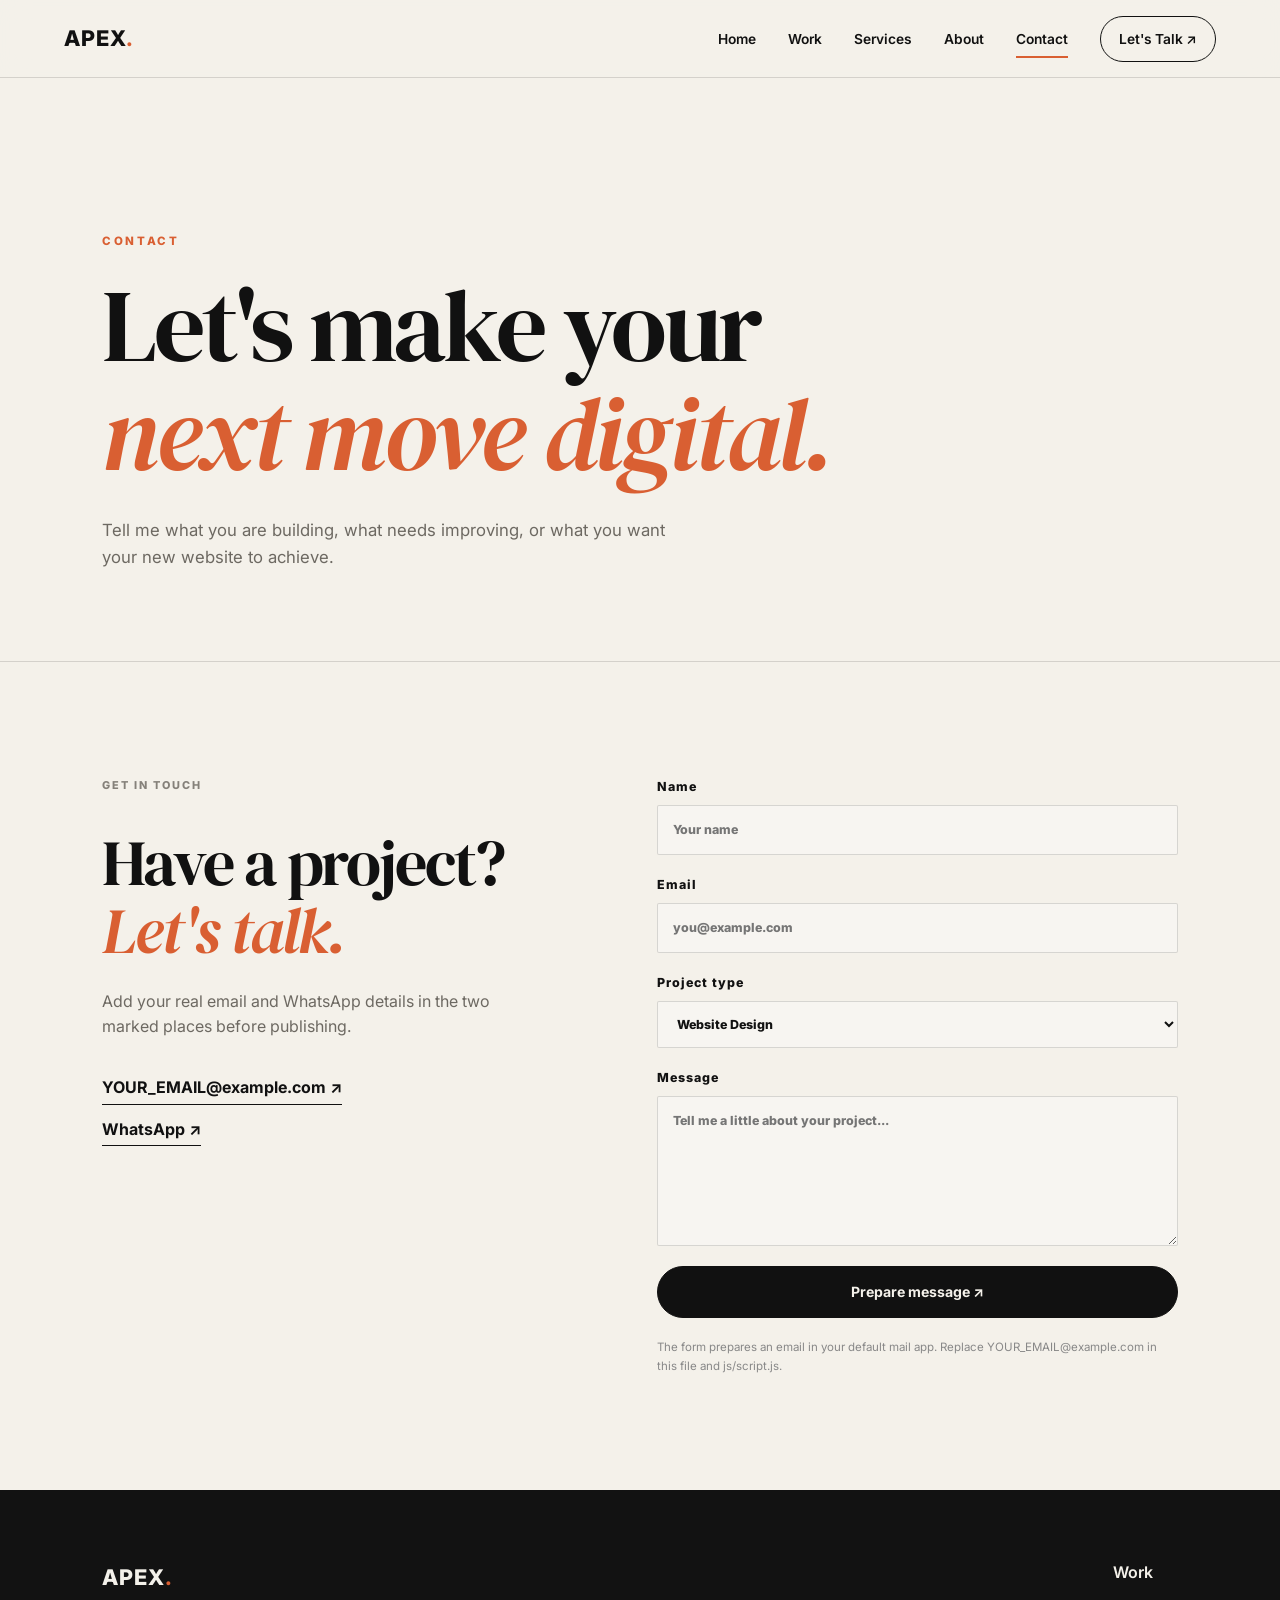
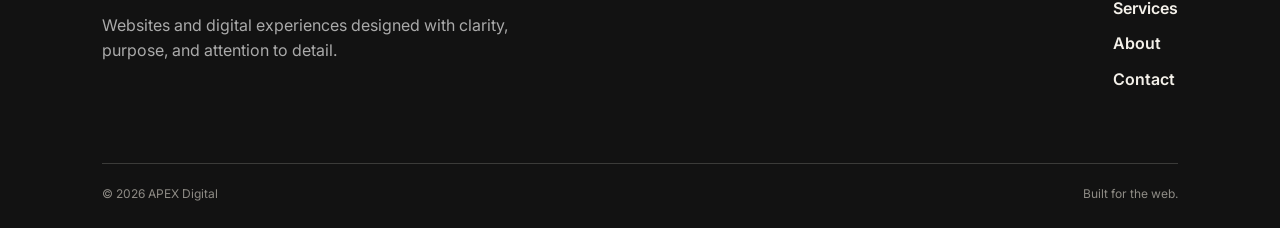
==== apex-portfolio-pro/contact.html @ 2fb8a62f "Add files via upload" ====
<!DOCTYPE html>
<html lang="en">

<head>
    <meta charset="UTF-8">
    <meta name="viewport" content="width=device-width,initial-scale=1.0">
    <meta name="description" content="Contact APEX Digital about your next website project.">
    <title>APEX Digital — Contact</title>
    <link rel="preconnect" href="https://fonts.googleapis.com">
    <link rel="preconnect" href="https://fonts.gstatic.com" crossorigin>
    <link
        href="https://fonts.googleapis.com/css2?family=DM+Serif+Display:ital@0;1&family=Inter:wght@400;500;600;700;800&display=swap"
        rel="stylesheet">
    <link rel="stylesheet" href="css/style.css">
</head>

<body>
    <div class="site-loader"><span>APEX.</span></div>
    <header class="site-header">
        <a class="logo" href="index.html">APEX<span>.</span></a>
        <button class="menu-toggle" aria-label="Open menu" aria-expanded="false"><span></span><span></span></button>
        <nav class="nav">
            <a href="index.html" data-page="home">Home</a><a href="projects.html" data-page="projects">Work</a>
            <a href="services.html" data-page="services">Services</a><a href="about.html" data-page="about">About</a>
            <a href="contact.html" data-page="contact">Contact</a><a class="nav-cta" href="contact.html">Let's Talk
                ↗</a>
        </nav>
    </header>
    <main>
        <section class="page-hero contact-hero">
            <div>
                <p class="eyebrow">CONTACT</p>
                <h1>Let's make your<br><em>next move digital.</em></h1>
                <p>Tell me what you are building, what needs improving, or what you want your new website to achieve.
                </p>
            </div>
        </section>
        <section class="section contact-section">
            <div class="contact-info">
                <div class="section-label">GET IN TOUCH</div>
                <h2>Have a project?<br><em>Let's talk.</em></h2>
                <p>Add your real email and WhatsApp details in the two marked places before publishing.</p>
                <div class="contact-lines"><a href="mailto:YOUR_EMAIL@example.com">YOUR_EMAIL@example.com ↗</a><a
                        href="https://wa.me/YOUR_NUMBER" target="_blank" rel="noopener">WhatsApp ↗</a></div>
            </div>
            <form class="contact-form" id="contactForm"><label>Name<input name="name" required
                        placeholder="Your name"></label><label>Email<input name="email" type="email" required
                        placeholder="you@example.com"></label>
                <label>Project type<select name="type">
                        <option>Website Design</option>
                        <option>Landing Page</option>
                        <option>Website Redesign</option>
                        <option>Restaurant Website</option>
                        <option>Other</option>
                    </select></label>
                <label>Message<textarea name="message" required
                        placeholder="Tell me a little about your project..."></textarea></label><button
                    class="btn btn-primary" type="submit">Prepare message ↗</button>
                <p class="form-note">The form prepares an email in your default mail app. Replace YOUR_EMAIL@example.com
                    in this file and js/script.js.</p>
            </form>
        </section>
    </main>
    <footer class="footer">
        <div class="footer-top">
            <div><a class="logo footer-logo" href="index.html">APEX<span>.</span></a>
                <p>Websites and digital experiences designed with clarity, purpose, and attention to detail.</p>
            </div>
            <div class="footer-links"><a href="projects.html">Work</a><a href="services.html">Services</a><a
                    href="about.html">About</a><a href="contact.html">Contact</a></div>
        </div>
        <div class="footer-bottom"><span>© <span id="year"></span> APEX Digital</span><span>Built for the web.</span>
        </div>
    </footer>
    <script src="js/script.js"></script>
</body>

</html>
---- apex-portfolio-pro/css/style.css ----
* {
    box-sizing: border-box;
    margin: 0;
    padding: 0
}

html {
    scroll-behavior: smooth
}

body {
    font-family: Inter, Arial, sans-serif;
    background: #f4f1ea;
    color: #111;
    line-height: 1.6
}

a {
    color: inherit;
    text-decoration: none
}

img {
    display: block;
    width: 100%
}

button,
input,
textarea,
select {
    font: inherit
}

:root {
    --ink: #111;
    --cream: #f4f1ea;
    --orange: #d95f32;
    --muted: #7d7a74;
    --line: rgba(17, 17, 17, .14);
    --dark: #121212
}

.site-loader {
    position: fixed;
    inset: 0;
    background: var(--ink);
    color: var(--cream);
    display: grid;
    place-items: center;
    z-index: 9999;
    transition: .5s
}

.site-loader span {
    font-weight: 800;
    letter-spacing: .12em
}

.site-loader.done {
    opacity: 0;
    visibility: hidden
}

.site-header {
    height: 78px;
    padding: 0 clamp(22px, 5vw, 72px);
    display: flex;
    align-items: center;
    justify-content: space-between;
    border-bottom: 1px solid var(--line);
    position: sticky;
    top: 0;
    background: rgba(244, 241, 234, .92);
    backdrop-filter: blur(14px);
    z-index: 100
}

.logo {
    font-size: 1.35rem;
    font-weight: 800;
    letter-spacing: .04em
}

.logo span {
    color: var(--orange)
}

.nav {
    display: flex;
    align-items: center;
    gap: 32px;
    font-size: .86rem;
    font-weight: 600
}

.nav>a:not(.nav-cta) {
    position: relative;
    padding: 28px 0
}

.nav>a:not(.nav-cta):after {
    content: "";
    position: absolute;
    left: 0;
    bottom: 20px;
    width: 0;
    height: 2px;
    background: var(--orange);
    transition: .25s
}

.nav>a:hover:after,
.nav>a.active:after {
    width: 100%
}

.nav-cta {
    border: 1px solid var(--ink);
    border-radius: 999px;
    padding: 11px 18px
}

.nav-cta:hover {
    background: var(--ink);
    color: var(--cream)
}

.menu-toggle {
    display: none;
    border: 0;
    background: none;
    width: 42px;
    height: 42px;
    cursor: pointer
}

.menu-toggle span {
    display: block;
    width: 24px;
    height: 2px;
    background: var(--ink);
    margin: 6px auto
}

.hero {
    min-height: calc(100vh - 78px);
    padding: clamp(60px, 10vw, 140px) clamp(22px, 8vw, 120px);
    display: flex;
    align-items: center;
    position: relative;
    overflow: hidden
}

.home-hero:before {
    content: "";
    position: absolute;
    width: 60vw;
    height: 60vw;
    right: -25vw;
    top: -15vw;
    background: radial-gradient(circle, rgba(217, 95, 50, .16), transparent 65%)
}

.hero-copy {
    max-width: 980px;
    position: relative;
    z-index: 1
}

.eyebrow {
    font-size: .72rem;
    font-weight: 800;
    letter-spacing: .22em;
    color: var(--orange);
    margin-bottom: 22px
}

h1,
h2,
h3 {
    line-height: 1.05;
    letter-spacing: -.035em
}

h1,
h2 {
    font-family: "DM Serif Display", Georgia, serif;
    font-weight: 400
}

h1 {
    font-size: clamp(3.7rem, 9vw, 8.8rem)
}

h1 em,
h2 em {
    font-style: italic;
    color: var(--orange)
}

.hero-text {
    max-width: 650px;
    margin: 32px 0;
    color: #625f59;
    font-size: 1.05rem
}

.hero-actions {
    display: flex;
    gap: 12px;
    flex-wrap: wrap
}

.btn {
    display: inline-flex;
    align-items: center;
    justify-content: center;
    gap: 10px;
    padding: 14px 22px;
    border-radius: 999px;
    border: 1px solid var(--ink);
    font-weight: 700;
    font-size: .88rem;
    transition: .25s
}

.btn-primary {
    background: var(--ink);
    color: var(--cream)
}

.btn-primary:hover {
    background: var(--orange);
    border-color: var(--orange);
    transform: translateY(-2px)
}

.btn-ghost:hover {
    background: var(--ink);
    color: var(--cream)
}

.hero-side {
    position: absolute;
    right: 7%;
    bottom: 9%;
    display: flex;
    align-items: center;
    gap: 12px;
    font-size: .65rem;
    letter-spacing: .2em;
    color: #777
}

.hero-side i {
    display: block;
    width: 50px;
    height: 1px;
    background: #777
}

.section {
    padding: clamp(70px, 9vw, 130px) clamp(22px, 8vw, 120px)
}

.section-label {
    font-size: .68rem;
    letter-spacing: .18em;
    font-weight: 800;
    color: #85817a
}

.intro-grid {
    display: grid;
    grid-template-columns: 1.2fr .8fr;
    gap: 8vw;
    margin-top: 45px
}

.intro h2 {
    font-size: clamp(2.6rem, 5vw, 5.4rem)
}

.intro-grid>p {
    max-width: 470px;
    color: #69665f;
    font-size: 1rem;
    align-self: end
}

.section-head {
    display: flex;
    justify-content: space-between;
    align-items: end;
    margin-bottom: 50px
}

.section-head h2 {
    font-size: clamp(3rem, 5vw, 5rem);
    margin-top: 12px
}

.text-link {
    font-weight: 700;
    border-bottom: 1px solid var(--ink);
    padding-bottom: 4px
}

.project-grid {
    display: grid;
    grid-template-columns: repeat(2, 1fr);
    gap: 60px 28px
}

.project-large {
    grid-column: span 2
}

.project-image {
    aspect-ratio: 16/8.7;
    overflow: hidden;
    background: #ddd;
    position: relative
}

.project-card:not(.project-large) .project-image {
    aspect-ratio: 16/10
}

.project-image img {
    height: 100%;
    object-fit: cover;
    transition: transform .6s cubic-bezier(.2, .7, .2, 1)
}

.project-card:hover .project-image img {
    transform: scale(1.035)
}

.project-arrow {
    position: absolute;
    right: 18px;
    top: 18px;
    width: 44px;
    height: 44px;
    border-radius: 50%;
    background: var(--cream);
    display: grid;
    place-items: center;
    font-weight: 800;
    transform: translateY(8px);
    opacity: 0;
    transition: .25s
}

.project-card:hover .project-arrow {
    opacity: 1;
    transform: none
}

.project-meta {
    display: flex;
    justify-content: space-between;
    gap: 20px;
    margin-top: 18px;
    font-size: .66rem;
    letter-spacing: .14em;
    font-weight: 800;
    color: #77736c
}

.project-card h3 {
    font-family: "DM Serif Display", Georgia, serif;
    font-size: clamp(2rem, 3vw, 3rem);
    font-weight: 400;
    margin-top: 12px
}

.project-card p {
    color: #716e68;
    max-width: 650px;
    margin-top: 10px
}

.services-strip {
    background: var(--dark);
    color: var(--cream)
}

.services-strip .section-label {
    color: #aaa
}

.service-list {
    margin-top: 45px
}

.service-list>div {
    display: grid;
    grid-template-columns: 70px 1fr 1fr;
    gap: 30px;
    padding: 30px 0;
    border-top: 1px solid rgba(244, 241, 234, .18)
}

.service-list>div:last-child {
    border-bottom: 1px solid rgba(244, 241, 234, .18)
}

.service-list span {
    color: var(--orange);
    font-weight: 800
}

.service-list h3 {
    font-size: 1.5rem
}

.service-list p {
    color: #aaa;
    max-width: 450px
}

.cta-section {
    background: var(--orange);
    padding: clamp(80px, 11vw, 160px) clamp(22px, 8vw, 120px);
    text-align: center
}

.cta-section .eyebrow {
    color: var(--cream)
}

.cta-section h2 {
    font-size: clamp(3rem, 7vw, 7.5rem);
    margin: 20px auto 35px
}

.cta-section h2 em {
    color: var(--cream)
}

.cta-section .btn {
    border-color: var(--cream);
    background: var(--cream);
    color: var(--ink)
}

.page-hero {
    padding: clamp(90px, 12vw, 170px) clamp(22px, 8vw, 120px) 90px;
    border-bottom: 1px solid var(--line)
}

.page-hero h1 {
    font-size: clamp(3.6rem, 8vw, 8rem);
    max-width: 1000px
}

.page-hero>div>p:last-child {
    max-width: 600px;
    color: #6d6962;
    margin-top: 30px;
    font-size: 1.05rem
}

.filters {
    display: flex;
    gap: 10px;
    flex-wrap: wrap;
    margin-bottom: 50px
}

.filter {
    border: 1px solid var(--line);
    background: transparent;
    border-radius: 999px;
    padding: 10px 18px;
    cursor: pointer;
    font-weight: 700
}

.filter.active,
.filter:hover {
    background: var(--ink);
    color: var(--cream)
}

.all-projects {
    grid-template-columns: repeat(2, 1fr)
}

.project-item.hidden {
    display: none
}

.services-page {
    padding-top: 30px
}

.service-row {
    display: grid;
    grid-template-columns: 70px 1fr 40px;
    gap: 30px;
    padding: 48px 0;
    border-bottom: 1px solid var(--line)
}

.service-row:first-child {
    border-top: 1px solid var(--line)
}

.service-row>span {
    color: var(--orange);
    font-weight: 800
}

.service-row h2 {
    font-size: clamp(2.2rem, 4vw, 4.4rem)
}

.service-row p {
    max-width: 650px;
    color: #6d6962;
    margin-top: 15px
}

.service-row>b {
    font-size: 1.5rem
}

.process {
    background: #ebe6dc
}

.process-grid {
    display: grid;
    grid-template-columns: repeat(4, 1fr);
    gap: 30px;
    margin-top: 50px
}

.process-grid>div {
    border-top: 1px solid var(--ink);
    padding-top: 18px
}

.process-grid span {
    font-size: .7rem;
    color: var(--orange);
    font-weight: 800
}

.process-grid h3 {
    font-size: 1.35rem;
    margin: 30px 0 10px
}

.process-grid p {
    color: #6d6962
}

.about-grid {
    display: grid;
    grid-template-columns: .5fr 1fr;
    gap: 10vw
}

.about-grid h2 {
    font-size: clamp(2.8rem, 5vw, 5.5rem);
    max-width: 900px
}

.about-grid p {
    max-width: 760px;
    color: #6d6962;
    margin-top: 28px;
    font-size: 1.03rem
}

.values {
    background: #ebe6dc
}

.value-grid {
    display: grid;
    grid-template-columns: repeat(3, 1fr);
    gap: 30px;
    margin-top: 50px
}

.value-grid>div {
    border-top: 1px solid var(--ink);
    padding-top: 18px
}

.value-grid span {
    color: var(--orange);
    font-weight: 800
}

.value-grid h3 {
    font-size: 1.6rem;
    margin: 30px 0 10px
}

.value-grid p {
    color: #6d6962
}

.contact-section {
    display: grid;
    grid-template-columns: .9fr 1.1fr;
    gap: 10vw
}

.contact-info h2 {
    font-size: clamp(3rem, 5vw, 5.5rem);
    margin: 35px 0 25px
}

.contact-info>p {
    color: #6d6962;
    max-width: 520px
}

.contact-lines {
    display: grid;
    gap: 12px;
    margin-top: 35px;
    font-weight: 700
}

.contact-lines a {
    width: max-content;
    max-width: 100%;
    border-bottom: 1px solid var(--ink);
    padding-bottom: 3px
}

.contact-form {
    display: grid;
    gap: 20px
}

.contact-form label {
    display: grid;
    gap: 8px;
    font-size: .78rem;
    font-weight: 800;
    letter-spacing: .08em
}

.contact-form input,
.contact-form textarea,
.contact-form select {
    width: 100%;
    border: 1px solid var(--line);
    background: rgba(255, 255, 255, .32);
    padding: 14px 15px;
    outline: none;
    color: var(--ink);
    border-radius: 2px
}

.contact-form input:focus,
.contact-form textarea:focus,
.contact-form select:focus {
    border-color: var(--ink)
}

.contact-form textarea {
    min-height: 150px;
    resize: vertical
}

.form-note {
    font-size: .72rem;
    color: #888
}

.footer {
    background: var(--dark);
    color: var(--cream);
    padding: 70px clamp(22px, 8vw, 120px) 25px
}

.footer-top {
    display: flex;
    justify-content: space-between;
    gap: 50px;
    padding-bottom: 70px
}

.footer-logo {
    display: block;
    margin-bottom: 18px
}

.footer-top p {
    color: #aaa;
    max-width: 420px
}

.footer-links {
    display: grid;
    gap: 10px;
    font-weight: 600
}

.footer-links a:hover {
    color: var(--orange)
}

.footer-bottom {
    border-top: 1px solid rgba(244, 241, 234, .18);
    padding-top: 20px;
    display: flex;
    justify-content: space-between;
    color: #8e8b85;
    font-size: .75rem
}

@media(max-width:800px) {
    .site-header {
        height: 68px
    }

    .menu-toggle {
        display: block
    }

    .nav {
        position: absolute;
        left: 0;
        right: 0;
        top: 68px;
        background: var(--cream);
        border-bottom: 1px solid var(--line);
        padding: 18px 22px 25px;
        display: none;
        flex-direction: column;
        align-items: stretch;
        gap: 0
    }

    .nav.open {
        display: flex
    }

    .nav>a:not(.nav-cta) {
        padding: 15px 0
    }

    .nav>a:not(.nav-cta):after {
        bottom: 8px
    }

    .nav-cta {
        text-align: center;
        margin-top: 10px
    }

    .hero {
        min-height: calc(100vh - 68px);
        padding-top: 90px;
        padding-bottom: 100px
    }

    .hero-side {
        display: none
    }

    .intro-grid,
    .about-grid,
    .contact-section {
        grid-template-columns: 1fr;
        gap: 45px
    }

    .project-grid,
    .all-projects {
        grid-template-columns: 1fr
    }

    .project-large {
        grid-column: auto
    }

    .project-meta {
        font-size: .58rem
    }

    .service-list>div {
        grid-template-columns: 42px 1fr
    }

    .service-list>div p {
        grid-column: 2
    }

    .process-grid,
    .value-grid {
        grid-template-columns: 1fr 1fr
    }

    .service-row {
        grid-template-columns: 42px 1fr 30px;
        gap: 15px
    }

    .footer-top {
        flex-direction: column
    }

    .footer-links {
        grid-template-columns: repeat(2, 1fr);
        margin-top: 10px
    }
}

@media(max-width:500px) {
    h1 {
        font-size: 3.6rem
    }

    .page-hero h1 {
        font-size: 3.5rem
    }

    .section-head {
        align-items: start;
        flex-direction: column;
        gap: 20px
    }

    .project-grid {
        gap: 45px 0
    }

    .process-grid,
    .value-grid {
        grid-template-columns: 1fr
    }

    .footer-bottom {
        gap: 15px;
        flex-direction: column
    }
}
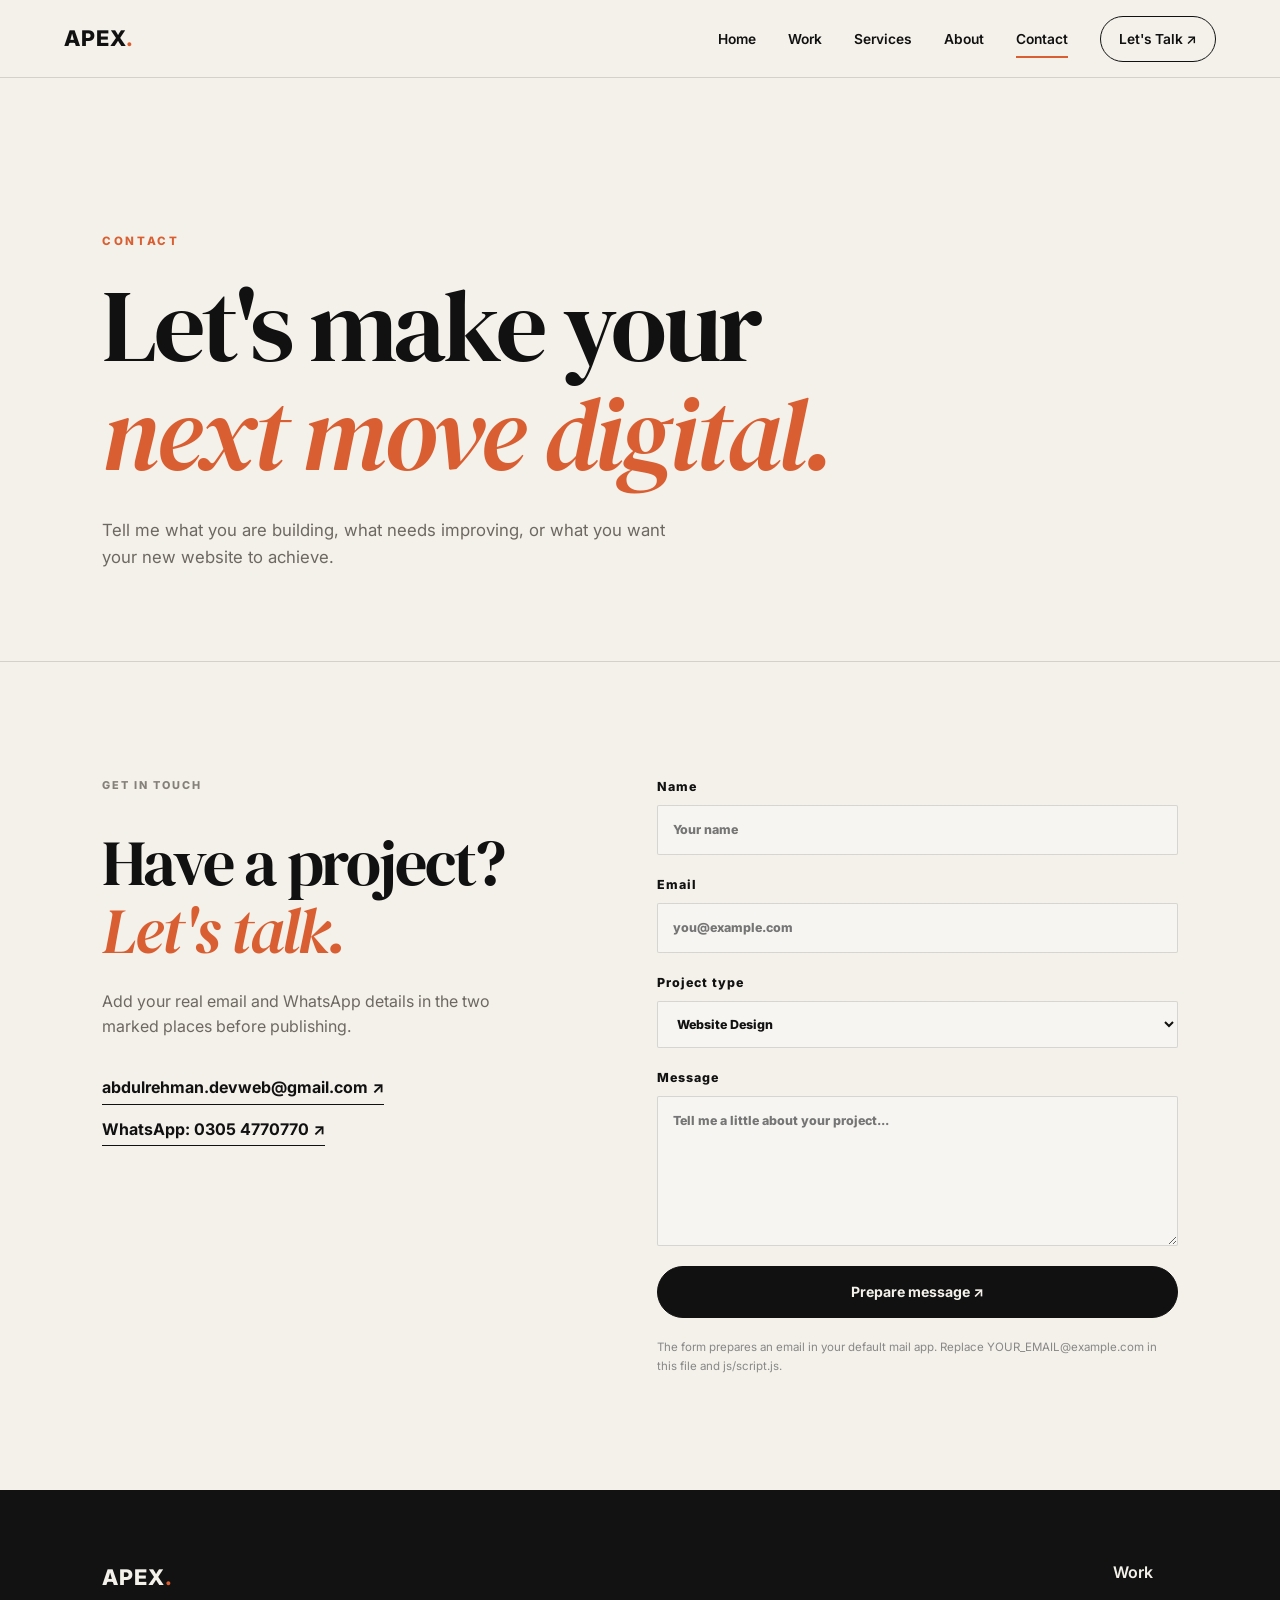
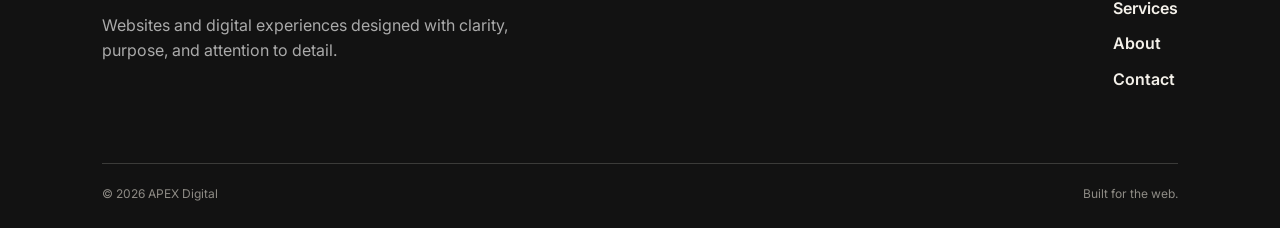
==== commit 7ba1b7bb: "Update contact.html" ====
--- a/apex-portfolio-pro/contact.html
+++ b/apex-portfolio-pro/contact.html
@@ -40,8 +40,8 @@
                 <div class="section-label">GET IN TOUCH</div>
                 <h2>Have a project?<br><em>Let's talk.</em></h2>
                 <p>Add your real email and WhatsApp details in the two marked places before publishing.</p>
-                <div class="contact-lines"><a href="mailto:YOUR_EMAIL@example.com">YOUR_EMAIL@example.com ↗</a><a
-                        href="https://wa.me/YOUR_NUMBER" target="_blank" rel="noopener">WhatsApp ↗</a></div>
+                <div class="contact-lines"><a href="mailto:abdulrehman.devweb@gmail.com">abdulrehman.devweb@gmail.com ↗</a><a
+                        href="https://wa.me/923054770770" target="_blank" rel="noopener">WhatsApp: 0305 4770770 ↗</a></div>
             </div>
             <form class="contact-form" id="contactForm"><label>Name<input name="name" required
                         placeholder="Your name"></label><label>Email<input name="email" type="email" required
@@ -75,4 +75,4 @@
     <script src="js/script.js"></script>
 </body>
 
-</html>+</html>
